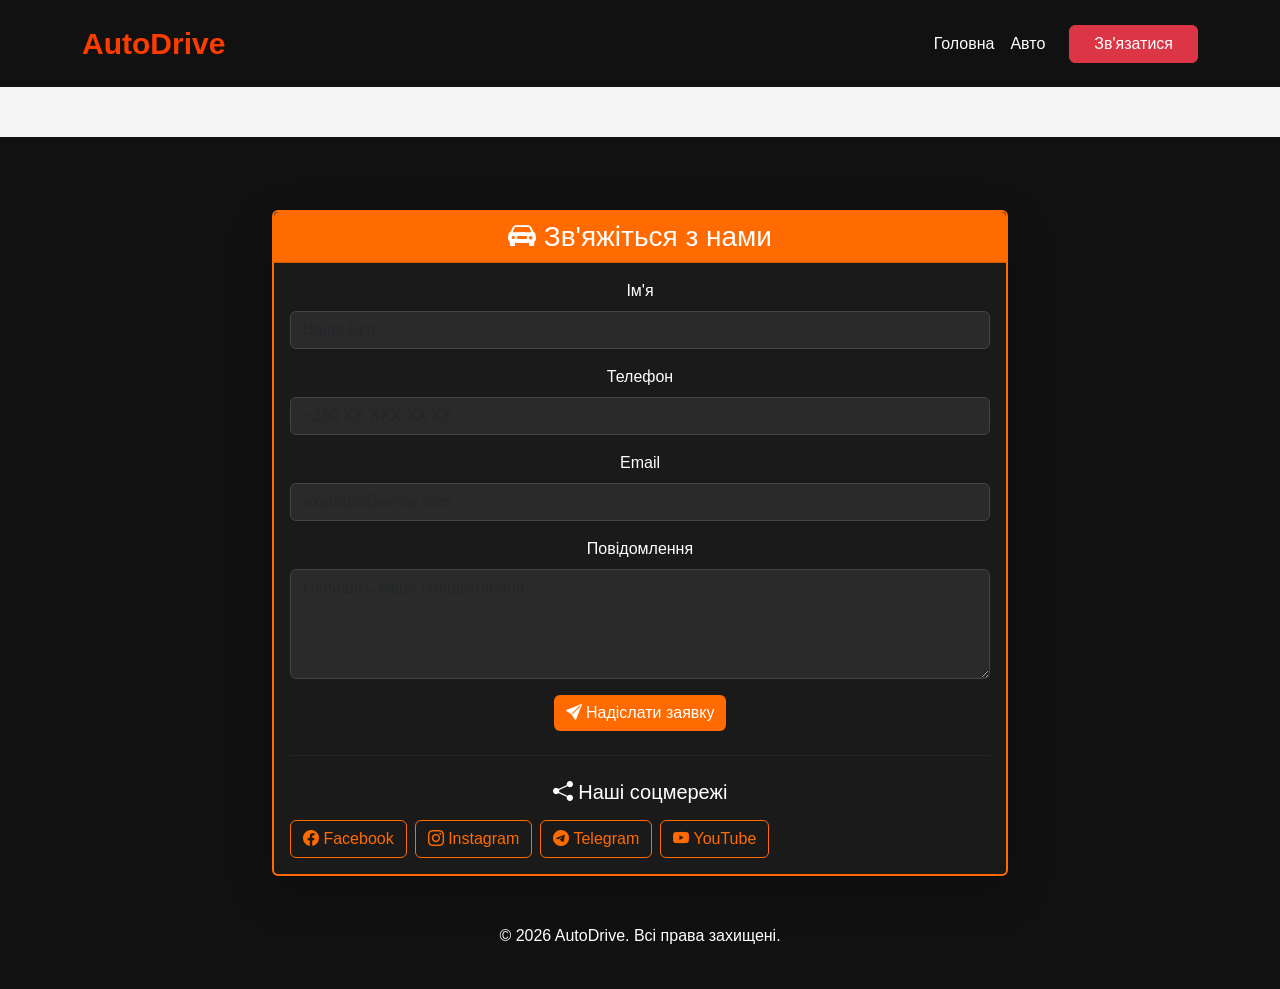
==== catalog.html @ b835c638 "boodstrrap" ====
<!DOCTYPE html>
<html lang="uk">
<head>
  <meta charset="UTF-8" />
  <meta name="viewport" content="width=device-width, initial-scale=1.0"/>
  <title>AutoDrive — Автосалон</title>

  <!-- Bootstrap -->
  <link
    href="https://cdn.jsdelivr.net/npm/bootstrap@5.3.3/dist/css/bootstrap.min.css"
    rel="stylesheet"
  />
<link rel="stylesheet" href="./style.css">
   
</head>
<body>

  <!-- NAVBAR -->
  <nav class="navbar navbar-expand-lg navbar-dark py-3">
    <div class="container">

      <a class="navbar-brand" href="#">
        AutoDrive
      </a>

      <!-- Burger -->
      <button
        class="navbar-toggler"
        type="button"
        data-bs-toggle="collapse"
        data-bs-target="#navbarNav"
      >
        <span class="navbar-toggler-icon"></span>
      </button>

      <!-- Menu -->
      <div class="collapse navbar-collapse" id="navbarNav">

        <ul class="navbar-nav ms-auto align-items-lg-center">

          <li class="nav-item">
            <a class="nav-link active" href="/catalog.html">
              Головна
            </a>
          </li>

          <li class="nav-item">
            <a class="nav-link" href="./catalog.html">
              Авто
            </a>
          </li>

          
          <li class="nav-item ms-lg-3">
            <a href="#contact" class="btn btn-danger px-4">
              Зв'язатися
            </a>
          </li>

        </ul>

      </div>
    </div>
  </nav>

  <!-- HERO -->
  
  <!-- FOOTER -->
  <footer id="contact">
    <!-- Bootstrap Icons -->
<link rel="stylesheet"
href="https://cdn.jsdelivr.net/npm/bootstrap-icons@1.11.3/font/bootstrap-icons.min.css">

<style>
    .contact-card {
        background: #1a1a1a;
        color: #fff;
        border: 2px solid #ff6b00;
    }

    .contact-header {
        background: #ff6b00;
        color: #fff;
    }

    .form-control {
        background: #2a2a2a;
        color: #fff;
        border: 1px solid #444;
    }

    .form-control:focus {
        background: #2a2a2a;
        color: #fff;
        border-color: #ff6b00;
        box-shadow: 0 0 0 0.2rem rgba(255, 107, 0, 0.25);
    }

    .btn-orange {
        background: #ff6b00;
        border: none;
        color: #fff;
    }

    .btn-orange:hover {
        background: #e65f00;
        color: #fff;
    }

    .social-btn {
        border: 1px solid #ff6b00;
        color: #ff6b00;
        transition: .3s;
    }

    .social-btn:hover {
        background: #ff6b00;
        color: #fff;
    }

    hr {
        border-color: #444;
    }
</style>

<div class="container my-5">
    <div class="row justify-content-center">
        <div class="col-lg-8">

            <div class="card contact-card shadow-lg">

                <div class="card-header contact-header">
                    <h3 class="mb-0">
                        <i class="bi bi-car-front-fill"></i>
                        Зв'яжіться з нами
                    </h3>
                </div>

                <div class="card-body">

                    <form>
                        <div class="mb-3">
                            <label class="form-label">Ім'я</label>
                            <input type="text" class="form-control" placeholder="Ваше ім'я">
                        </div>

                        <div class="mb-3">
                            <label class="form-label">Телефон</label>
                            <input type="tel" class="form-control" placeholder="+380 XX XXX XX XX">
                        </div>

                        <div class="mb-3">
                            <label class="form-label">Email</label>
                            <input type="email" class="form-control" placeholder="example@email.com">
                        </div>

                        <div class="mb-3">
                            <label class="form-label">Повідомлення</label>
                            <textarea class="form-control" rows="4"
                                placeholder="Напишіть ваше повідомлення"></textarea>
                        </div>

                        <button type="submit" class="btn btn-orange">
                            <i class="bi bi-send-fill"></i>
                            Надіслати заявку
                        </button>
                    </form>

                    <hr class="my-4">

                    <h5 class="mb-3">
                        <i class="bi bi-share-fill"></i>
                        Наші соцмережі
                    </h5>

                    <div class="d-flex flex-wrap gap-2">
                        <a href="#" class="btn social-btn">
                            <i class="bi bi-facebook"></i> Facebook
                        </a>

                        <a href="#" class="btn social-btn">
                            <i class="bi bi-instagram"></i> Instagram
                        </a>

                        <a href="#" class="btn social-btn">
                            <i class="bi bi-telegram"></i> Telegram
                        </a>

                        <a href="#" class="btn social-btn">
                            <i class="bi bi-youtube"></i> YouTube
                        </a>
                    </div>

                </div>
            </div>

        </div>
    </div>
</div>
    <p>© 2026 AutoDrive. Всі права захищені.</p>
  </footer>

  <!-- Bootstrap JS -->
  <script src="https://cdn.jsdelivr.net/npm/bootstrap@5.3.3/dist/js/bootstrap.bundle.min.js"></script>

</body>

</html>
---- style.css ----
*{
      margin:0;
      padding:0;
      box-sizing:border-box;
    }

    body{
      background:#f5f5f5;
      color:#222;
      font-family: Arial, sans-serif;
    }

    /* NAVBAR */
    .navbar{
      background:#111 !important;
    }

    .navbar-brand{
      color:#ff3c00 !important;
      font-size:30px;
      font-weight:bold;
    }

    .nav-link{
      color:white !important;
      transition:0.3s;
    }

    .nav-link:hover{
      color:#ff3c00 !important;
    }

    /* HERO */
    .hero{
      height:90vh;
      background:url('https://images.unsplash.com/photo-1503376780353-7e6692767b70?q=80&w=1600&auto=format&fit=crop') center/cover no-repeat;
      display:flex;
      align-items:center;
      justify-content:center;
      text-align:center;
      color:white;
      position:relative;
    }

    .hero::before{
      content:'';
      position:absolute;
      inset:0;
      background:rgba(0,0,0,0.55);
    }

    .hero-content{
      position:relative;
      z-index:1;
      max-width:700px;
      padding:20px;
    }

    .hero h1{
      font-size:58px;
      margin-bottom:20px;
    }

    .hero p{
      font-size:20px;
      margin-bottom:30px;
    }

    .btn-custom{
      display:inline-block;
      padding:15px 35px;
      background:#ff3c00;
      color:white;
      text-decoration:none;
      border-radius:5px;
      transition:0.3s;
    }

    .btn-custom:hover{
      background:#d93200;
      color:white;
    }

    /* CARS */
    .cars{
      padding:80px 20px;
    }

    .section-title{
      text-align:center;
      font-size:40px;
      margin-bottom:50px;
    }

    .cars-grid{
      display:grid;
      grid-template-columns:repeat(auto-fit, minmax(300px, 1fr));
      gap:30px;
    }

    .car-card{
      background:white;
      border-radius:12px;
      overflow:hidden;
      box-shadow:0 5px 15px rgba(0,0,0,0.1);
      transition:0.3s;
    }

    .car-card:hover{
      transform:translateY(-8px);
    }

    .car-card img{
      width:100%;
      height:220px;
      object-fit:cover;
    }

    .car-info{
      padding:20px;
    }

    .car-info h3{
      margin-bottom:10px;
    }

    .price{
      color:#ff3c00;
      font-size:22px;
      font-weight:bold;
      margin:15px 0;
    }

    /* FOOTER */
    footer{
      background:#111;
      color:white;
      text-align:center;
      padding:25px;
      margin-top:50px;
    }

    /* MOBILE */
    @media(max-width:768px){

      .hero h1{
        font-size:40px;
      }

      .hero p{
        font-size:18px;
      }

      .navbar-nav{
        text-align:center;
        padding-top:15px;
      }

      .nav-item{
        margin-bottom:10px;
      }
    }
categories{
  background:#fff;
}

.category-card{
  position:relative;
  overflow:hidden;
  border-radius:15px;
  height:320px;
  cursor:pointer;
}

.category-card img{
  width:100%;
  height:100%;
  object-fit:cover;
  transition:0.5s;
}

.category-card:hover img{
  transform:scale(1.1);
}

.category-overlay{
  position:absolute;
  inset:0;
  background:rgba(0,0,0,0.5);
  display:flex;
  flex-direction:column;
  justify-content:center;
  align-items:center;
  color:white;
  text-align:center;
  padding:20px;
}

.category-overlay h3{
  font-size:30px;
  margin-bottom:20px;
  font-weight:bold;
}

@media(max-width:768px){

  .category-card{
    height:260px;
  }

  .category-overlay h3{
    font-size:24px;
  }
}
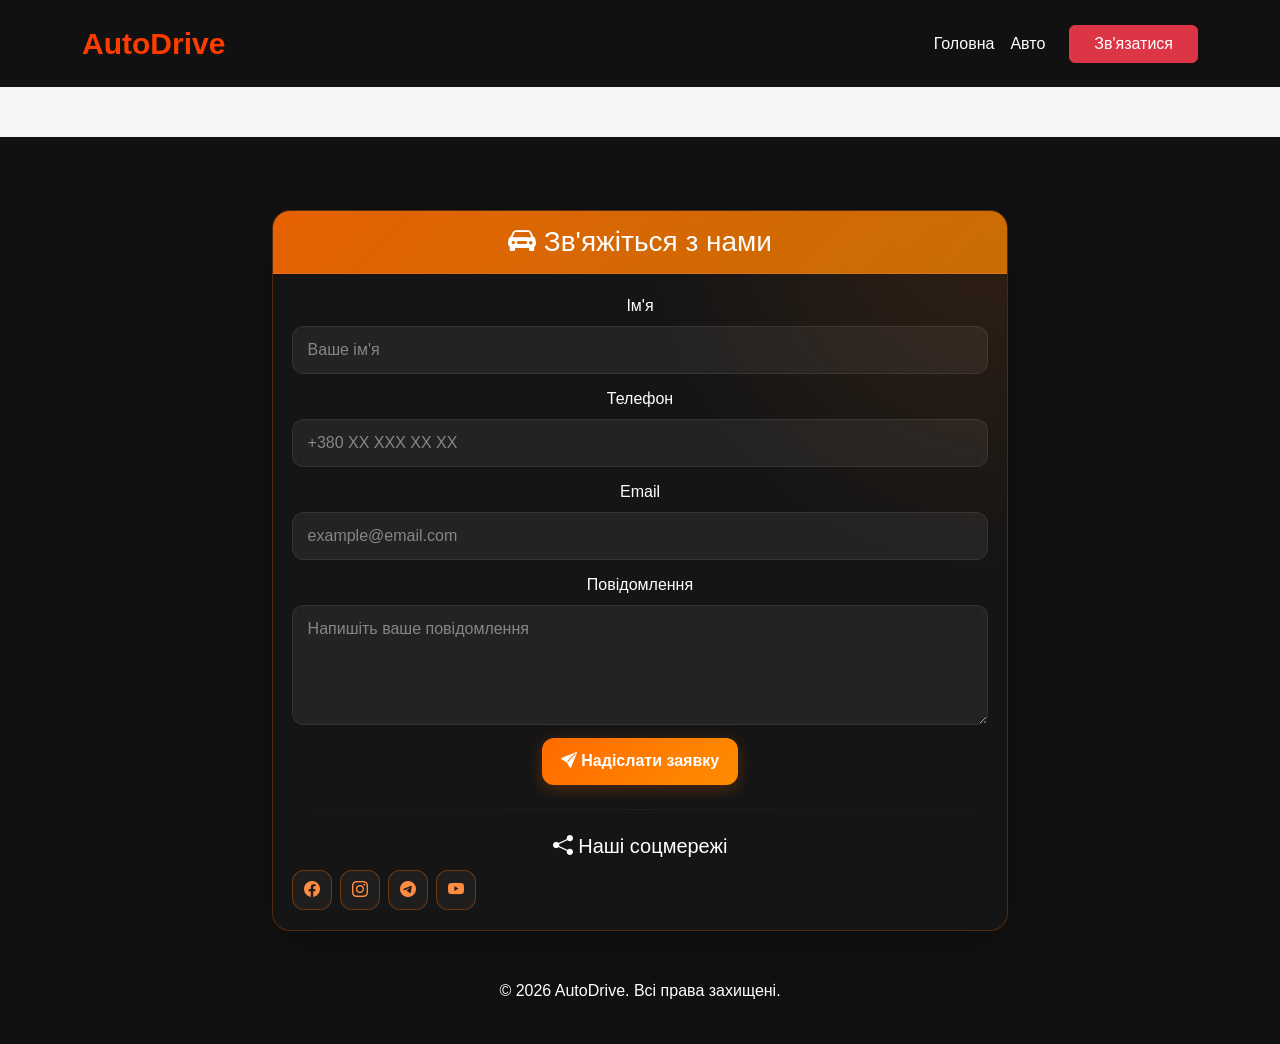
==== commit 06c1336f: "fix bootstrap" ====
--- a/catalog.html
+++ b/catalog.html
@@ -1,208 +1,156 @@
 <!DOCTYPE html>
 <html lang="uk">
-<head>
-  <meta charset="UTF-8" />
-  <meta name="viewport" content="width=device-width, initial-scale=1.0"/>
-  <title>AutoDrive — Автосалон</title>
+  <head>
+    <meta charset="UTF-8" />
+    <meta name="viewport" content="width=device-width, initial-scale=1.0" />
+    <title>AutoDrive — Автосалон</title>
 
-  <!-- Bootstrap -->
-  <link
-    href="https://cdn.jsdelivr.net/npm/bootstrap@5.3.3/dist/css/bootstrap.min.css"
-    rel="stylesheet"
-  />
-<link rel="stylesheet" href="./style.css">
-   
-</head>
-<body>
+    <!-- Bootstrap -->
+    <link
+      href="https://cdn.jsdelivr.net/npm/bootstrap@5.3.3/dist/css/bootstrap.min.css"
+      rel="stylesheet"
+    />
+    <link
+      rel="stylesheet"
+      href="https://cdn.jsdelivr.net/npm/bootstrap-icons@1.11.3/font/bootstrap-icons.min.css"
+    />
 
-  <!-- NAVBAR -->
-  <nav class="navbar navbar-expand-lg navbar-dark py-3">
-    <div class="container">
+    <link rel="stylesheet" href="./style.css" />
+    <link rel="stylesheet" href="./catalog.css" />
+  </head>
+  <body>
+    <!-- NAVBAR -->
+    <nav class="navbar navbar-expand-lg navbar-dark py-3">
+      <div class="container">
+        <a class="navbar-brand" href="#"> AutoDrive </a>
 
-      <a class="navbar-brand" href="#">
-        AutoDrive
-      </a>
+        <!-- Burger -->
+        <button
+          class="navbar-toggler"
+          type="button"
+          data-bs-toggle="collapse"
+          data-bs-target="#navbarNav"
+        >
+          <span class="navbar-toggler-icon"></span>
+        </button>
 
-      <!-- Burger -->
-      <button
-        class="navbar-toggler"
-        type="button"
-        data-bs-toggle="collapse"
-        data-bs-target="#navbarNav"
-      >
-        <span class="navbar-toggler-icon"></span>
-      </button>
+        <!-- Menu -->
+        <div class="collapse navbar-collapse" id="navbarNav">
+          <ul class="navbar-nav ms-auto align-items-lg-center">
+            <li class="nav-item">
+              <a class="nav-link active" href="/catalog.html"> Головна </a>
+            </li>
 
-      <!-- Menu -->
-      <div class="collapse navbar-collapse" id="navbarNav">
+            <li class="nav-item">
+              <a class="nav-link" href="./catalog.html"> Авто </a>
+            </li>
 
-        <ul class="navbar-nav ms-auto align-items-lg-center">
+            <li class="nav-item ms-lg-3">
+              <a href="#contact" class="btn btn-danger px-4"> Зв'язатися </a>
+            </li>
+          </ul>
+        </div>
+      </div>
+    </nav>
 
-          <li class="nav-item">
-            <a class="nav-link active" href="/catalog.html">
-              Головна
-            </a>
-          </li>
+    <!-- HERO -->
 
-          <li class="nav-item">
-            <a class="nav-link" href="./catalog.html">
-              Авто
-            </a>
-          </li>
+    <!-- FOOTER -->
+    <footer id="contact">
+      <!-- Bootstrap Icons -->
+      <link
+        rel="stylesheet"
+        href="https://cdn.jsdelivr.net/npm/bootstrap-icons@1.11.3/font/bootstrap-icons.min.css"
+      />
 
-          
-          <li class="nav-item ms-lg-3">
-            <a href="#contact" class="btn btn-danger px-4">
-              Зв'язатися
-            </a>
-          </li>
+      <div class="container my-5">
+        <div class="row justify-content-center">
+          <div class="col-lg-8">
+            <div class="card contact-card shadow-lg">
+              <div class="card-header contact-header">
+                <h3 class="mb-0">
+                  <i class="bi bi-car-front-fill"></i>
+                  Зв'яжіться з нами
+                </h3>
+              </div>
 
-        </ul>
+              <div class="card-body">
+                <form>
+                  <div class="mb-3">
+                    <label class="form-label">Ім'я</label>
+                    <input
+                      type="text"
+                      class="form-control"
+                      placeholder="Ваше ім'я"
+                    />
+                  </div>
 
+                  <div class="mb-3">
+                    <label class="form-label">Телефон</label>
+                    <input
+                      type="tel"
+                      class="form-control"
+                      placeholder="+380 XX XXX XX XX"
+                    />
+                  </div>
+
+                  <div class="mb-3">
+                    <label class="form-label">Email</label>
+                    <input
+                      type="email"
+                      class="form-control"
+                      placeholder="example@email.com"
+                    />
+                  </div>
+
+                  <div class="mb-3">
+                    <label class="form-label">Повідомлення</label>
+                    <textarea
+                      class="form-control"
+                      rows="4"
+                      placeholder="Напишіть ваше повідомлення"
+                    ></textarea>
+                  </div>
+
+                  <button type="submit" class="btn btn-orange">
+                    <i class="bi bi-send-fill"></i>
+                    Надіслати заявку
+                  </button>
+                </form>
+
+                <hr class="my-4" />
+
+                <h5 class="mb-3">
+                  <i class="bi bi-share-fill"></i>
+                  Наші соцмережі
+                </h5>
+
+                <div class="d-flex flex-wrap gap-2">
+                  <a href="#" class="btn social-btn">
+                    <i class="bi bi-facebook"></i> 
+                  </a>
+
+                  <a href="#" class="btn social-btn">
+                    <i class="bi bi-instagram"></i> 
+                  </a>
+
+                  <a href="#" class="btn social-btn">
+                    <i class="bi bi-telegram"></i> 
+                  </a>
+
+                  <a href="#" class="btn social-btn">
+                    <i class="bi bi-youtube"></i> 
+                  </a>
+                </div>
+              </div>
+            </div>
+          </div>
+        </div>
       </div>
-    </div>
-  </nav>
+      <p>© 2026 AutoDrive. Всі права захищені.</p>
+    </footer>
 
-  <!-- HERO -->
-  
-  <!-- FOOTER -->
-  <footer id="contact">
-    <!-- Bootstrap Icons -->
-<link rel="stylesheet"
-href="https://cdn.jsdelivr.net/npm/bootstrap-icons@1.11.3/font/bootstrap-icons.min.css">
-
-<style>
-    .contact-card {
-        background: #1a1a1a;
-        color: #fff;
-        border: 2px solid #ff6b00;
-    }
-
-    .contact-header {
-        background: #ff6b00;
-        color: #fff;
-    }
-
-    .form-control {
-        background: #2a2a2a;
-        color: #fff;
-        border: 1px solid #444;
-    }
-
-    .form-control:focus {
-        background: #2a2a2a;
-        color: #fff;
-        border-color: #ff6b00;
-        box-shadow: 0 0 0 0.2rem rgba(255, 107, 0, 0.25);
-    }
-
-    .btn-orange {
-        background: #ff6b00;
-        border: none;
-        color: #fff;
-    }
-
-    .btn-orange:hover {
-        background: #e65f00;
-        color: #fff;
-    }
-
-    .social-btn {
-        border: 1px solid #ff6b00;
-        color: #ff6b00;
-        transition: .3s;
-    }
-
-    .social-btn:hover {
-        background: #ff6b00;
-        color: #fff;
-    }
-
-    hr {
-        border-color: #444;
-    }
-</style>
-
-<div class="container my-5">
-    <div class="row justify-content-center">
-        <div class="col-lg-8">
-
-            <div class="card contact-card shadow-lg">
-
-                <div class="card-header contact-header">
-                    <h3 class="mb-0">
-                        <i class="bi bi-car-front-fill"></i>
-                        Зв'яжіться з нами
-                    </h3>
-                </div>
-
-                <div class="card-body">
-
-                    <form>
-                        <div class="mb-3">
-                            <label class="form-label">Ім'я</label>
-                            <input type="text" class="form-control" placeholder="Ваше ім'я">
-                        </div>
-
-                        <div class="mb-3">
-                            <label class="form-label">Телефон</label>
-                            <input type="tel" class="form-control" placeholder="+380 XX XXX XX XX">
-                        </div>
-
-                        <div class="mb-3">
-                            <label class="form-label">Email</label>
-                            <input type="email" class="form-control" placeholder="example@email.com">
-                        </div>
-
-                        <div class="mb-3">
-                            <label class="form-label">Повідомлення</label>
-                            <textarea class="form-control" rows="4"
-                                placeholder="Напишіть ваше повідомлення"></textarea>
-                        </div>
-
-                        <button type="submit" class="btn btn-orange">
-                            <i class="bi bi-send-fill"></i>
-                            Надіслати заявку
-                        </button>
-                    </form>
-
-                    <hr class="my-4">
-
-                    <h5 class="mb-3">
-                        <i class="bi bi-share-fill"></i>
-                        Наші соцмережі
-                    </h5>
-
-                    <div class="d-flex flex-wrap gap-2">
-                        <a href="#" class="btn social-btn">
-                            <i class="bi bi-facebook"></i> Facebook
-                        </a>
-
-                        <a href="#" class="btn social-btn">
-                            <i class="bi bi-instagram"></i> Instagram
-                        </a>
-
-                        <a href="#" class="btn social-btn">
-                            <i class="bi bi-telegram"></i> Telegram
-                        </a>
-
-                        <a href="#" class="btn social-btn">
-                            <i class="bi bi-youtube"></i> YouTube
-                        </a>
-                    </div>
-
-                </div>
-            </div>
-
-        </div>
-    </div>
-</div>
-    <p>© 2026 AutoDrive. Всі права захищені.</p>
-  </footer>
-
-  <!-- Bootstrap JS -->
-  <script src="https://cdn.jsdelivr.net/npm/bootstrap@5.3.3/dist/js/bootstrap.bundle.min.js"></script>
-
-</body>
-
+    <!-- Bootstrap JS -->
+    <script src="https://cdn.jsdelivr.net/npm/bootstrap@5.3.3/dist/js/bootstrap.bundle.min.js"></script>
+  </body>
 </html>
--- a/catalog.css
+++ b/catalog.css
@@ -0,0 +1,141 @@
+/* Card */
+.contact-card {
+  background: rgba(26, 26, 26, 0.55);
+  backdrop-filter: blur(18px);
+  -webkit-backdrop-filter: blur(18px);
+  border: 1px solid rgba(255, 107, 0, 0.25);
+  border-radius: 18px;
+  color: #fff;
+  overflow: hidden;
+  box-shadow:
+    0 8px 32px rgba(0, 0, 0, 0.35),
+    0 0 20px rgba(255, 107, 0, 0.08);
+}
+
+/* Header */
+.contact-header {
+  background: linear-gradient(
+    135deg,
+    rgba(255, 107, 0, 0.9),
+    rgba(255, 140, 0, 0.75)
+  );
+  color: #fff;
+  padding: 0.9rem 1.2rem;
+  border-bottom: 1px solid rgba(255, 255, 255, 0.08);
+}
+
+.contact-header h4,
+.contact-header h5 {
+  margin: 0;
+  font-weight: 600;
+  letter-spacing: 0.5px;
+}
+
+/* Form inputs */
+.form-control {
+  background: rgba(255, 255, 255, 0.06);
+  border: 1px solid rgba(255, 255, 255, 0.08);
+  color: #fff;
+  border-radius: 12px;
+  padding: 0.7rem 0.9rem;
+  transition: all 0.25s ease;
+}
+
+.form-control::placeholder {
+  color: rgba(255, 255, 255, 0.45);
+}
+
+.form-control:focus {
+  background: rgba(255, 255, 255, 0.09);
+  color: #fff;
+  border-color: rgba(255, 107, 0, 0.8);
+  box-shadow:
+    0 0 0 3px rgba(255, 107, 0, 0.15),
+    0 0 15px rgba(255, 107, 0, 0.15);
+}
+
+/* Orange button */
+.btn-orange {
+  background: linear-gradient(
+    135deg,
+    #ff6b00,
+    #ff8c00
+  );
+  border: none;
+  color: #fff;
+  border-radius: 12px;
+  padding: 0.7rem 1.2rem;
+  font-weight: 600;
+  transition: all 0.25s ease;
+  box-shadow: 0 4px 15px rgba(255, 107, 0, 0.25);
+}
+
+.btn-orange:hover {
+  background: linear-gradient(
+    135deg,
+    #ff7a1a,
+    #ffa033
+  );
+  color: #fff;
+  transform: translateY(-2px);
+  box-shadow: 0 8px 20px rgba(255, 107, 0, 0.35);
+}
+
+/* Social buttons */
+.social-btn {
+  width: 40px;
+  height: 40px;
+  border-radius: 12px;
+  border: 1px solid rgba(255, 107, 0, 0.35);
+  background: rgba(255, 255, 255, 0.04);
+  color: #ff8c42;
+  display: flex;
+  align-items: center;
+  justify-content: center;
+  transition: all 0.25s ease;
+}
+
+.social-btn:hover {
+  background: rgba(255, 107, 0, 0.9);
+  color: #fff;
+  border-color: transparent;
+  transform: translateY(-2px);
+  box-shadow: 0 8px 16px rgba(255, 107, 0, 0.25);
+}
+
+/* Compact spacing */
+.contact-card .card-body {
+  padding: 1.2rem;
+}
+
+.form-group,
+.mb-3 {
+  margin-bottom: 0.8rem !important;
+}
+
+/* Divider */
+hr {
+  border: 0;
+  height: 1px;
+  background: linear-gradient(
+    90deg,
+    transparent,
+    rgba(255, 255, 255, 0.15),
+    transparent
+  );
+  margin: 1rem 0;
+}
+
+/* Optional glass glow */
+.contact-card::before {
+  content: "";
+  position: absolute;
+  inset: 0;
+  background:
+    radial-gradient(
+      circle at top right,
+      rgba(255, 107, 0, 0.12),
+      transparent 35%
+    );
+  pointer-events: none;
+}
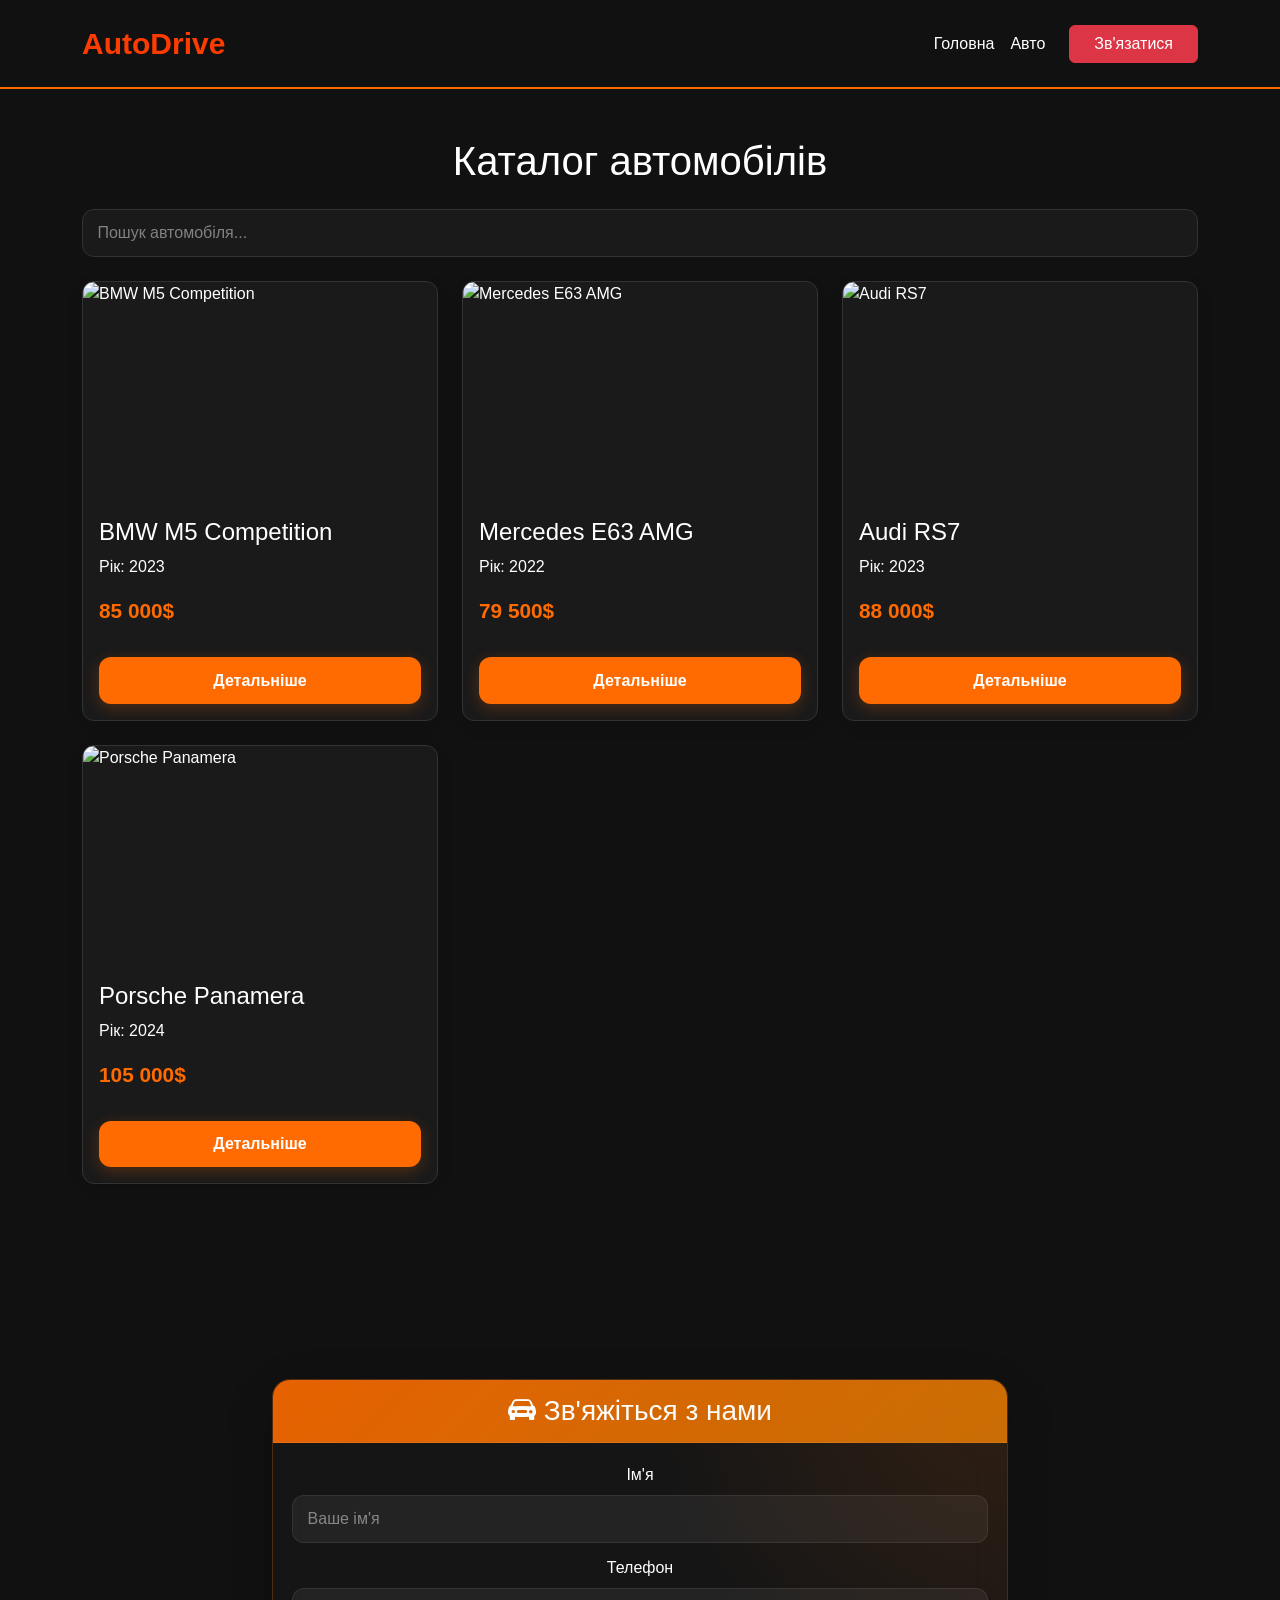
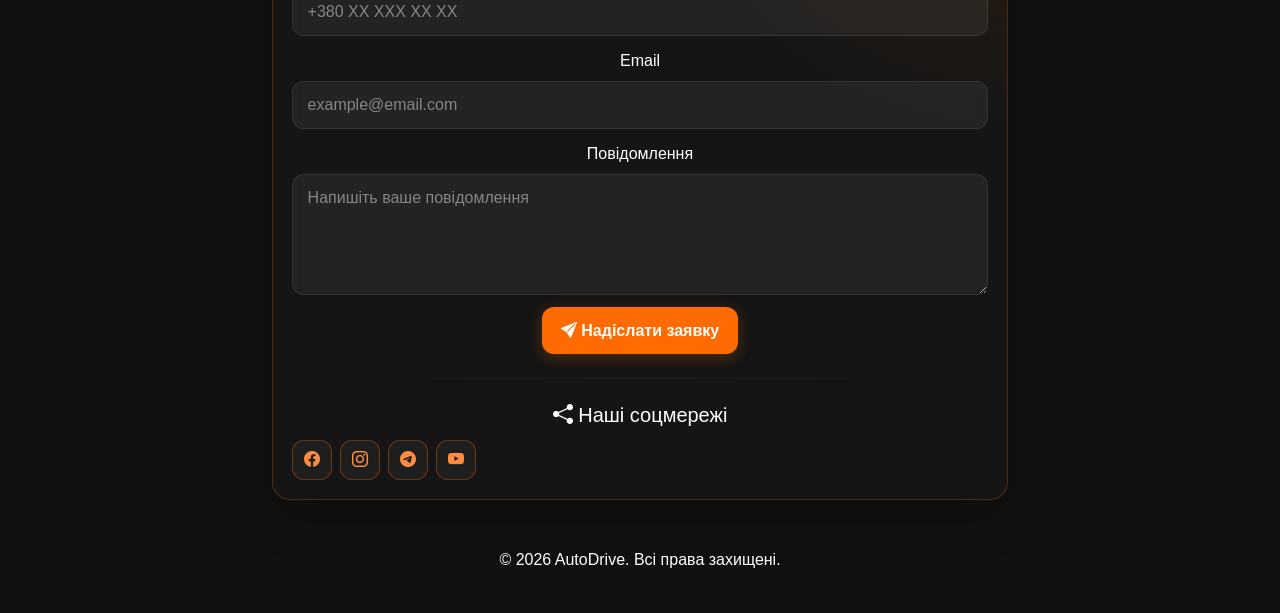
==== commit f705c459: "car" ====
--- a/catalog.html
+++ b/catalog.html
@@ -54,6 +54,21 @@
     </nav>
 
     <!-- HERO -->
+
+<div class="container py-5">
+
+    <h1 class="text-center mb-4">Каталог автомобілів</h1>
+
+    <input
+        type="text"
+        id="search"
+        class="form-control search-box mb-4"
+        placeholder="Пошук автомобіля..."
+    >
+
+    <div class="row" id="catalog"></div>
+
+</div>
 
     <!-- FOOTER -->
     <footer id="contact">
@@ -149,7 +164,7 @@
       </div>
       <p>© 2026 AutoDrive. Всі права захищені.</p>
     </footer>
-
+<script src="./main.js"></script>
     <!-- Bootstrap JS -->
     <script src="https://cdn.jsdelivr.net/npm/bootstrap@5.3.3/dist/js/bootstrap.bundle.min.js"></script>
   </body>
--- a/catalog.css
+++ b/catalog.css
@@ -138,4 +138,60 @@
       transparent 35%
     );
   pointer-events: none;
+}
+body{
+    background:#111;
+    color:white;
+}
+
+.navbar{
+    background:#000;
+    border-bottom:2px solid #ff6b00;
+}
+
+.search-box{
+    background:#1a1a1a;
+    color:white;
+    border:1px solid #333;
+}
+
+.search-box:focus{
+    background:#1a1a1a;
+    color:white;
+    border-color:#ff6b00;
+    box-shadow:none;
+}
+
+.car-card{
+    background:#1a1a1a;
+    border:1px solid #333;
+    color:white;
+    transition:.3s;
+}
+
+.car-card:hover{
+    transform:translateY(-5px);
+    border-color:#ff6b00;
+}
+
+.car-card img{
+    height:220px;
+    object-fit:cover;
+}
+
+.price{
+    color:#ff6b00;
+    font-size:1.3rem;
+    font-weight:bold;
+}
+
+.btn-orange{
+    background:#ff6b00;
+    color:white;
+    border:none;
+}
+
+.btn-orange:hover{
+    background:#e65f00;
+    color:white;
 }
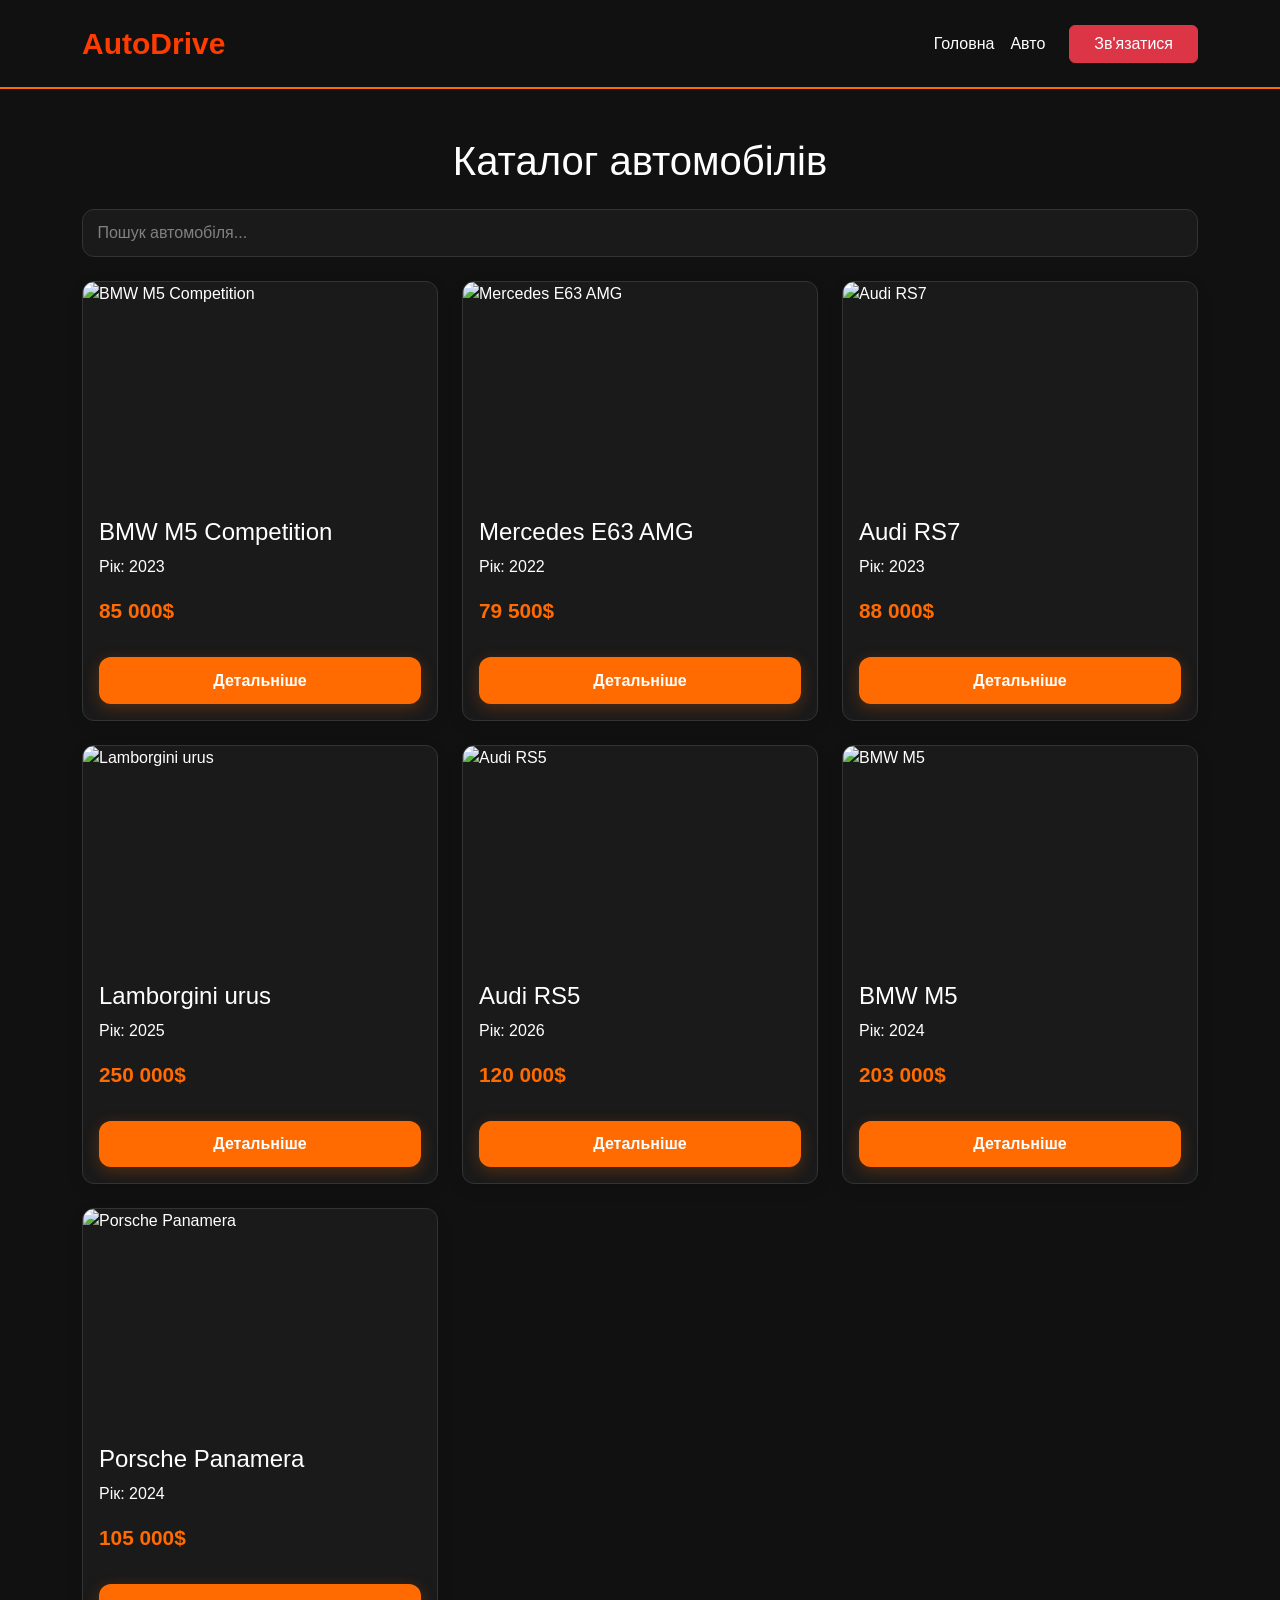
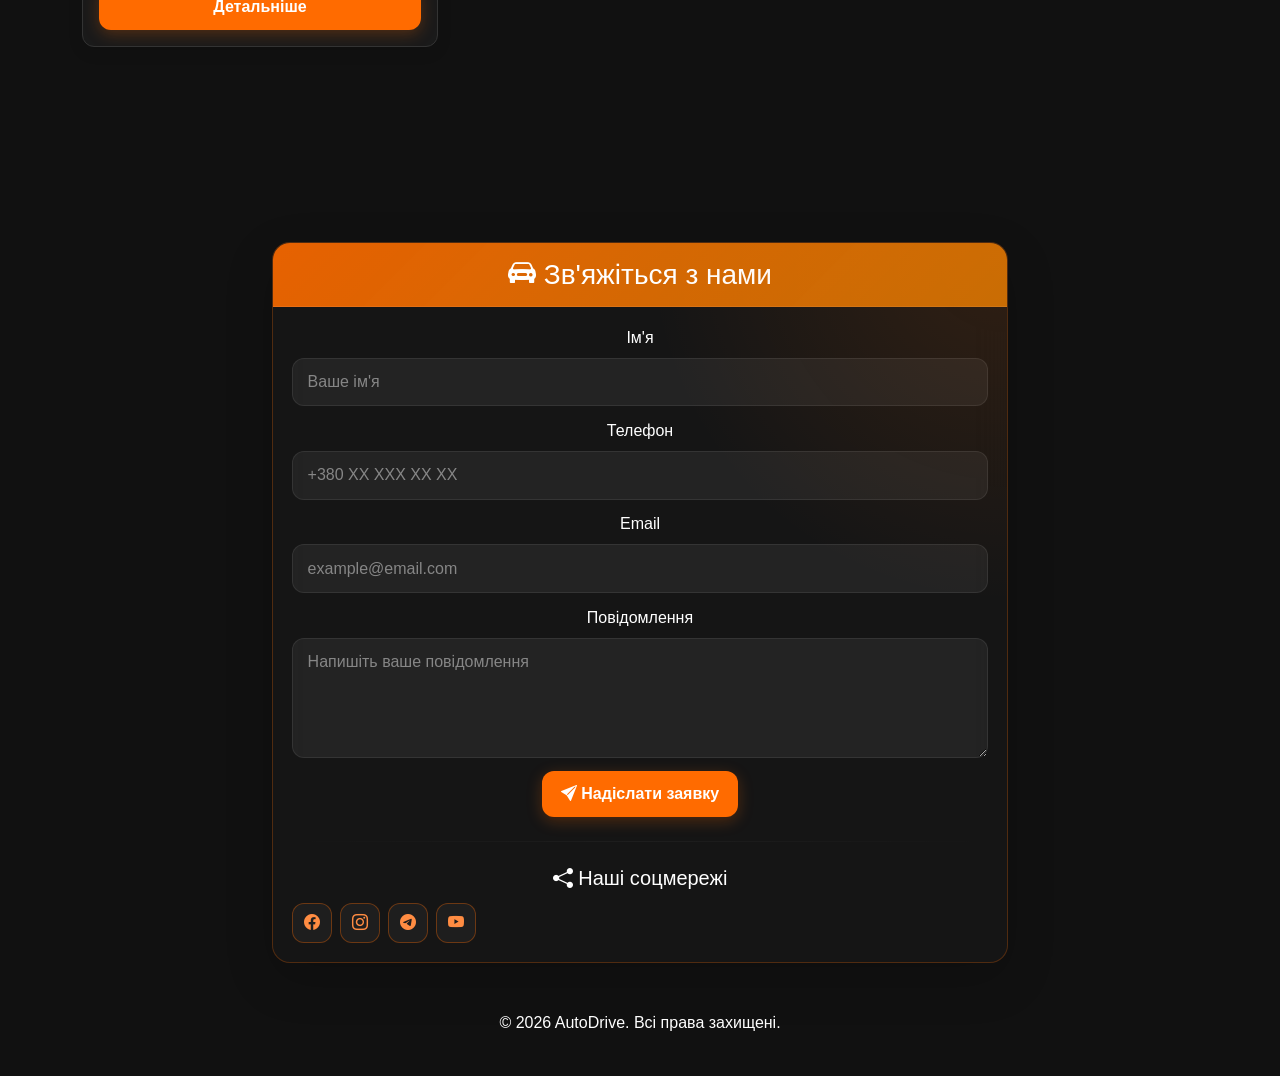
==== commit c83ebabe: "sd" ====
--- a/catalog.html
+++ b/catalog.html
@@ -38,7 +38,7 @@
         <div class="collapse navbar-collapse" id="navbarNav">
           <ul class="navbar-nav ms-auto align-items-lg-center">
             <li class="nav-item">
-              <a class="nav-link active" href="/catalog.html"> Головна </a>
+              <a class="nav-link active" href="./index.html"> Головна </a>
             </li>
 
             <li class="nav-item">
